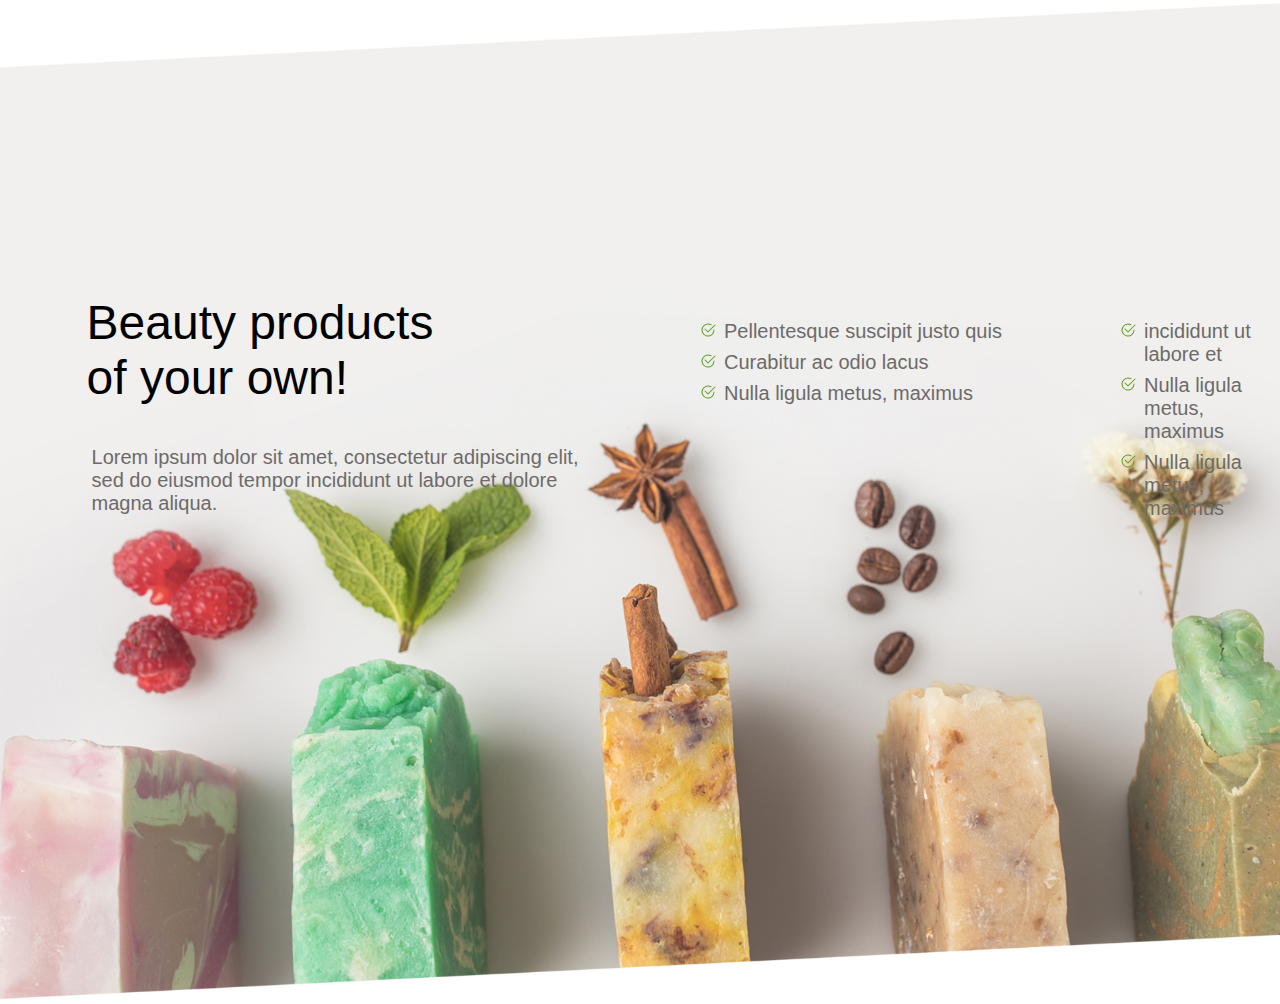
==== saleh.html @ b678d50b "test" ====
<!DOCTYPE html>
<html lang="en">
<head>
    <meta charset="UTF-8">
    <meta name="viewport" content="width=device-width, initial-scale=1.0">
    <link rel="stylesheet" href="styles.css">
    <title>Document</title>
</head>
<body>

    <div class="container">
        <div>
        <img src="./images/soap_flavours.jpg" alt="">
        </div>
        <div class="title_first_second">
            <p class="firt_title">Beauty products <br> of your own!</p>
            <p class="second_title">Lorem ipsum dolor sit amet, consectetur adipiscing elit,<br>
                                    sed do eiusmod tempor incididunt ut labore et dolore <br>
                                    magna aliqua.</p>
        </div>

        <div class="first_list">
            <ul class="custom-list">
                <li>Pellentesque suscipit justo quis</li>
                <li>Curabitur ac odio lacus</li>
                <li>Nulla ligula metus, maximus</li>
            </ul>
         </div>

           <div class="second_list">
            <ul class="custom-list">
                <li>incididunt ut labore et</li>
                <li>Nulla ligula metus, maximus</li>
                <li>Nulla ligula metus, maximus</li>
            </ul>
            </div>
    </div>
    
</body>
</html>
---- styles.css ----
*{
    margin:0%;
    padding: 0%;
}

.container {
    position: relative;
  
}

img{
    width: 100%;
    height: 100%;
    object-fit: cover;
}


.firt_title{
    position: absolute;
    top: 350px; 
    left: 260px;
    transform: translate(-50%, -50%);
    color:black;
    font-size: 3rem;
    font-family: Arial, sans-serif;

}
.second_title{
    position: absolute;
    top: 480px; 
    left: 335px; 
    transform: translate(-50%, -50%);
    color:rgb(109, 106, 106);
    font-size: 20px;
    font-family: Arial, sans-serif;

}

.first_list{
    position: absolute;
    top: 320px; 
    left: 700px; 

}


.second_list{
    position: absolute;
    top: 320px; 
    left: 1120px; 

}

.custom-list{
    color:rgb(109, 106, 106);
    font-size: 20px;
    font-family: Arial, sans-serif;

}

ul.custom-list {
    list-style-type: none; /* Remove default bullets */
    padding: 0; 
}
ul.custom-list li {
    position: relative;
    padding-left: 24px; /* Space for the icon */
    margin-bottom: 8px; /* Space between items */
}
ul.custom-list li::before {
    content: url('data:image/svg+xml;utf8,<svg xmlns="http://www.w3.org/2000/svg" width="16" height="16" fill="rgb(99, 157, 34)" class="bi bi-check2-circle" viewBox="0 0 16 16"><path d="M2.5 8a5.5 5.5 0 0 1 8.25-4.764.5.5 0 0 0 .5-.866A6.5 6.5 0 1 0 14.5 8a.5.5 0 0 0-1 0 5.5 5.5 0 1 1-11 0"/><path d="M15.354 3.354a.5.5 0 0 0-.708-.708L8 9.293 5.354 6.646a.5.5 0 1 0-.708.708l3 3a.5.5 0 0 0 .708 0z"/></svg>');
    position: absolute;
    color: rgb(99, 157, 34);
    left: 0;
    top: 0;
    width: 16px; /* Adjust based on the SVG size */
    height: 16px; /* Adjust based on the SVG size */
}
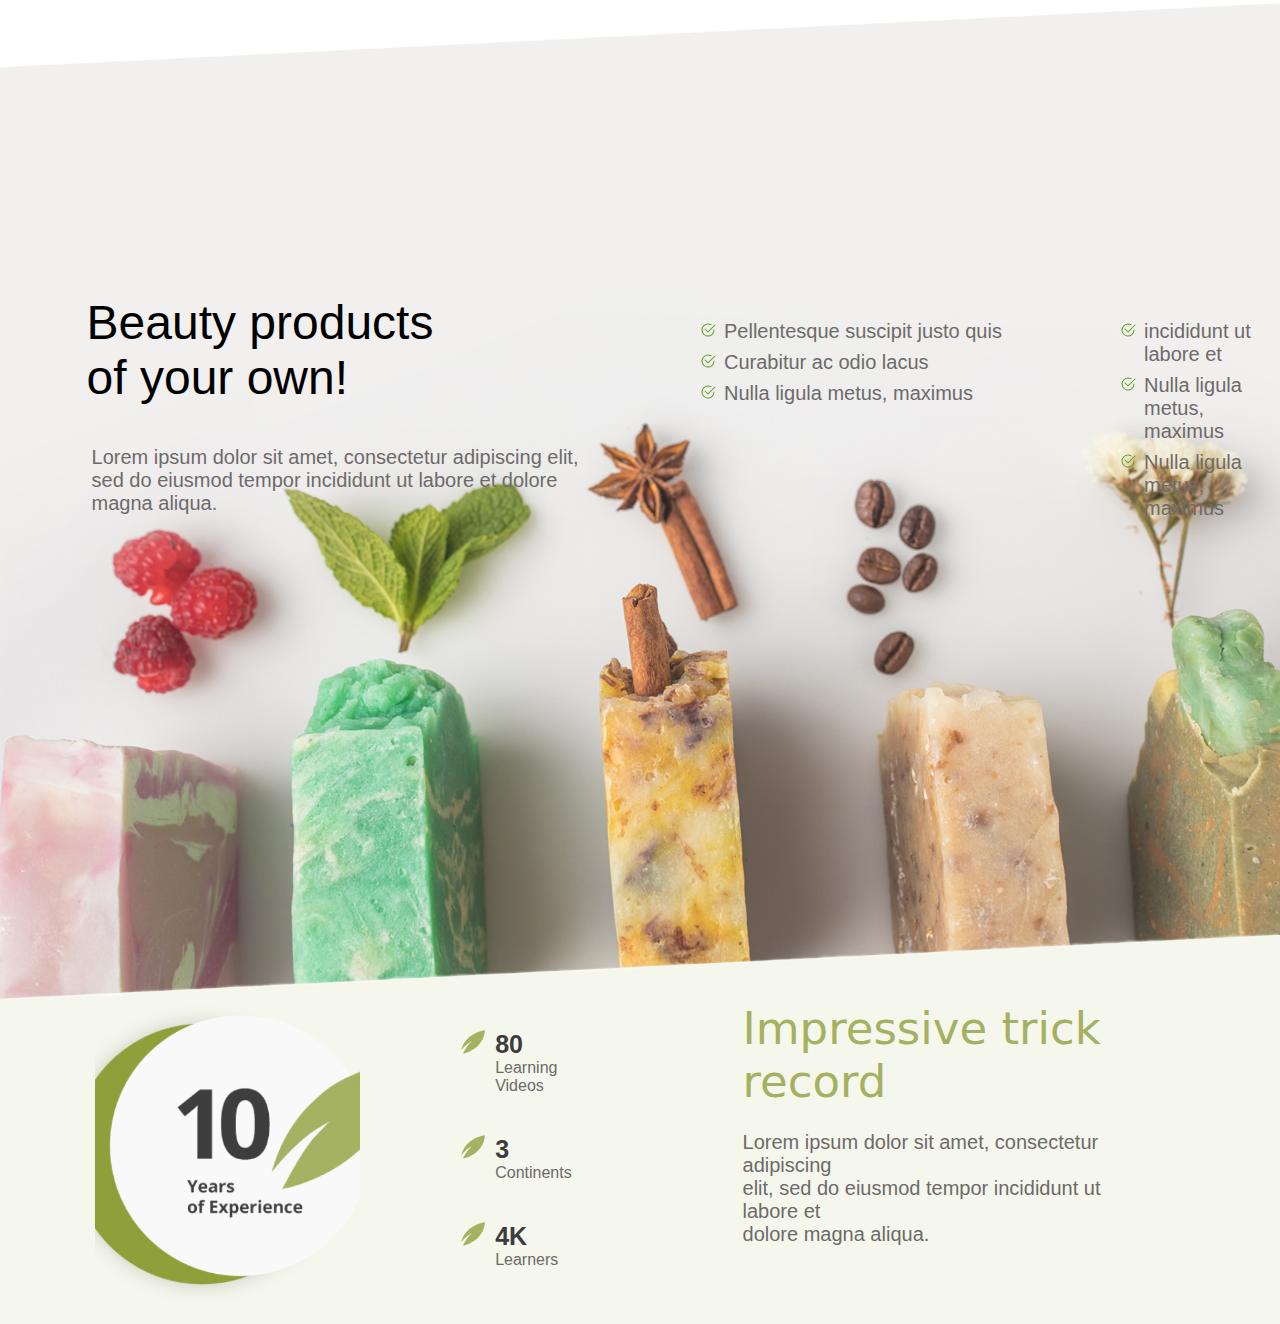
==== commit d459c29e: "test" ====
--- a/saleh.html
+++ b/saleh.html
@@ -10,7 +10,7 @@
 
     <div class="container">
         <div>
-        <img src="./images/soap_flavours.jpg" alt="">
+        <img src="./images/after update.png" alt="">
         </div>
         <div class="title_first_second">
             <p class="firt_title">Beauty products <br> of your own!</p>
@@ -34,6 +34,30 @@
                 <li>Nulla ligula metus, maximus</li>
             </ul>
             </div>
+
+
+
+            <div class="under_side">
+               
+                <div class="tenyears_image">
+                <img src="./images/10years 1.png" alt="10 years image">
+                </div>
+                <div class="under_slide_list">
+                    <ul class="custom-list2">
+                          <li> <span class="span_edit">80</span><br> Learning Videos</li>
+                          <li> <span class="span_edit">3</span> <br>Continents</li>
+                          <li> <span class="span_edit">4K</span> <br>Learners</li>
+                    </ul>
+                </div>
+
+                <div class="under_slide_title">
+                    <p class="under_sidec_first_title"> <span class="span_edit2">Impressive trick record</span> <br> <br>
+                        Lorem ipsum dolor sit amet, consectetur adipiscing <br>
+                        elit, sed do eiusmod tempor incididunt ut labore et<br>
+                        dolore magna aliqua.</p>
+                </div>
+            
+            </div>
     </div>
     
 </body>
--- a/styles.css
+++ b/styles.css
@@ -1,12 +1,12 @@
-
-
 
 *{
     margin:0%;
     padding: 0%;
 }
 
+
 .container {
+    background-color: #F5F7EC;    ;
     position: relative;
   
 }
@@ -78,4 +78,82 @@
     top: 0;
     width: 16px; /* Adjust based on the SVG size */
     height: 16px; /* Adjust based on the SVG size */
-}+}
+
+.under_side{
+    display: flex;
+
+}
+.under_side .tenyears_image{
+    width: 370px;
+    height: 300px;
+    margin-left: 95px;
+    gap: 0px;
+    opacity: 0px;
+    }
+
+
+    .under_slide_list{
+        margin-left: 100px;
+        margin-top: 26px;
+    }
+    
+    .custom-list2 {
+        list-style-type: none;
+        padding: 0;
+        color:rgb(109, 106, 106);
+        font-size: 16px;
+        font-family: Arial, sans-serif;
+       
+    }
+    
+    .custom-list2 li {
+        position: relative;
+        padding-left: 35px;
+        margin-bottom: 40px; 
+    }
+    
+    .custom-list2 li::before {
+        content: '';
+        position: absolute;
+        left: 0;
+        top: 0;
+        width: 25px;
+        height: 24px;
+        background: url('data:image/svg+xml;utf8,<svg width="16" height="16" viewBox="0 0 46 45" fill="none" xmlns="http://www.w3.org/2000/svg"><path d="M20.658 21.1273C12.611 28.6472 9.72846 33.5411 3.72324 45C15.8777 42.5718 28.9452 34.0186 33.7493 28.4085C38.5535 22.7984 44.7722 14.3789 46 0C46 0 29.5457 1.94745 16.6945 12.5332C3.36292 23.5146 0 38.9125 0 38.9125C0 38.9125 3.24282 34.5073 9.48825 28.8859C15.7337 23.2646 20.658 21.1273 20.658 21.1273Z" fill="%23A4B261"/></svg>') no-repeat center center;
+        background-size: contain;
+    }
+    
+    .span_edit{
+       font-size: 25px;
+       color: #3d3c3c;
+       font-weight: bold;
+    }
+
+    .span_edit2{
+        font-size: 45px;
+       font-weight: normal;
+        color: #A4B161;
+        font-family:system-ui, -apple-system, BlinkMacSystemFont, 'Segoe UI', Roboto, Oxygen, Ubuntu, Cantarell, 'Open Sans', 'Helvetica Neue', sans-serif;
+      }
+
+    .under_slide_title{
+        margin-left: 350px;
+        margin-top: 120px;
+        width: 500px;
+        height: 200px;
+      
+       
+
+    }
+    .under_sidec_first_title{
+      
+    
+        position: absolute;
+        transform: translate(-50%, -50%);
+        color:rgb(109, 106, 106);
+        font-size: 20px;
+        font-family: Arial, sans-serif;
+      
+      
+    }